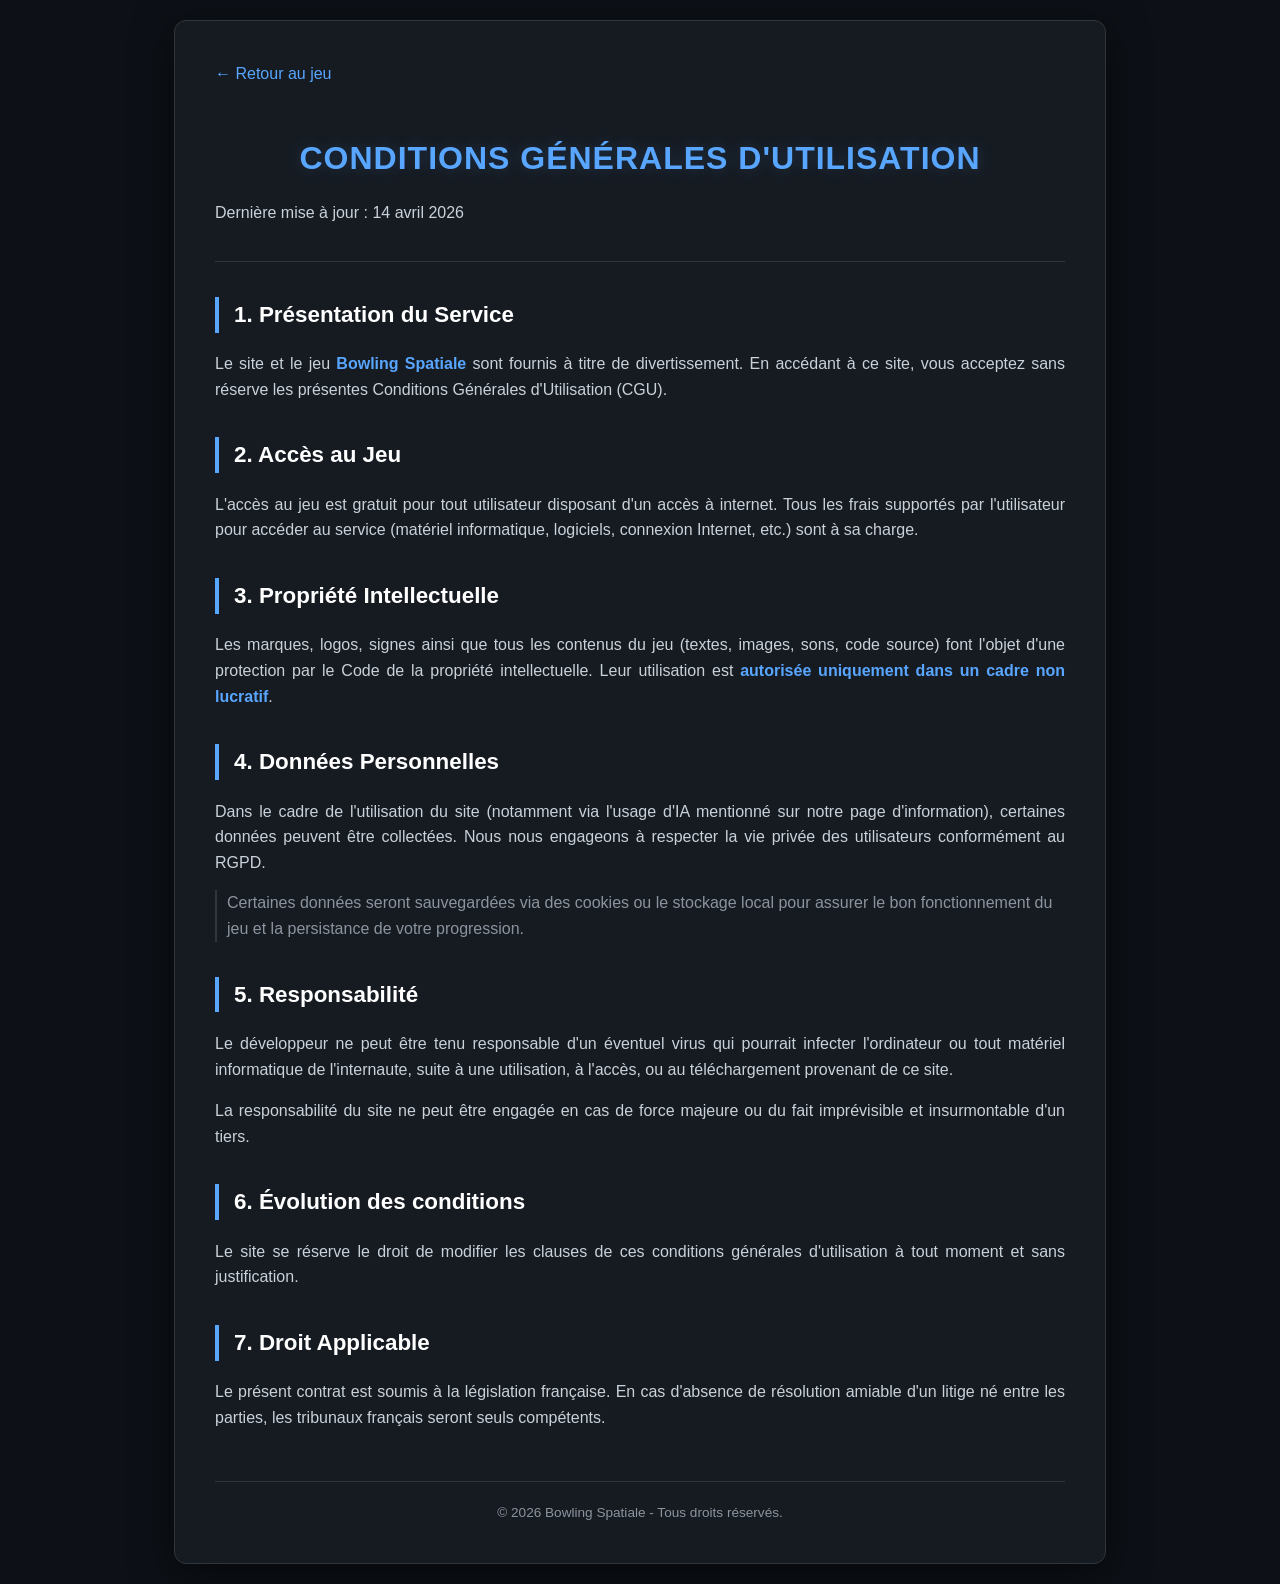
==== cgu.html @ d4ddf71e "Create cgu.html" ====
<!DOCTYPE html>
<html lang="fr">
<head>
    <meta charset="UTF-8">
    <meta name="viewport" content="width=device-width, initial-scale=1.0">
    <title>CGU - Bowling Spatiale</title>
    <style>
        :root {
            --bg-color: #0d1117; /* Teinte GitHub Dark plus profonde */
            --container-bg: #161b22;
            --accent-color: #58a6ff;
            --text-color: #c9d1d9;
            --heading-color: #ffffff;
            --border-color: #30363d;
            --glow: 0 0 15px rgba(88, 166, 255, 0.2);
        }

        body {
            font-family: -apple-system, BlinkMacSystemFont, "Segoe UI", Helvetica, Arial, sans-serif;
            background-color: var(--bg-color);
            color: var(--text-color);
            line-height: 1.6;
            margin: 0;
            padding: 20px;
            display: flex;
            justify-content: center;
        }

        .container {
            max-width: 850px;
            background: var(--container-bg);
            padding: 40px;
            border-radius: 12px;
            border: 1px solid var(--border-color);
            box-shadow: 0 10px 40px rgba(0,0,0,0.6);
        }

        header {
            text-align: center;
            border-bottom: 1px solid var(--border-color);
            margin-bottom: 30px;
            padding-bottom: 20px;
        }

        h1 { 
            color: var(--accent-color); 
            margin-bottom: 10px;
            text-transform: uppercase;
            letter-spacing: 1px;
            text-shadow: var(--glow);
        }

        h2 { 
            color: var(--heading-color); 
            border-left: 4px solid var(--accent-color); 
            padding-left: 15px; 
            margin-top: 35px;
            font-size: 1.4em;
        }
        
        p, li { margin-bottom: 15px; text-align: justify; }
        
        strong { color: var(--accent-color); }

        .footer {
            margin-top: 50px;
            padding-top: 20px;
            border-top: 1px solid var(--border-color);
            text-align: center;
            font-size: 0.85em;
            color: #8b949e;
        }

        .back-link {
            display: inline-block;
            margin-bottom: 25px;
            color: var(--accent-color);
            text-decoration: none;
            font-weight: 500;
            transition: color 0.3s;
        }

        .back-link:hover { color: #79c0ff; text-shadow: var(--glow); }

        em { color: #8b949e; font-style: normal; border-left: 2px solid #30363d; padding-left: 10px; display: block; margin-top: 10px; }
    </style>
</head>
<body>

<div class="container">
    <a href="index.html" class="back-link">← Retour au jeu</a>
    
    <header>
        <h1>Conditions Générales d'Utilisation</h1>
        <p>Dernière mise à jour : 14 avril 2026</p>
    </header>

    <section>
        <h2>1. Présentation du Service</h2>
        <p>Le site et le jeu <strong>Bowling Spatiale</strong> sont fournis à titre de divertissement. En accédant à ce site, vous acceptez sans réserve les présentes Conditions Générales d'Utilisation (CGU).</p>
    </section>

    <section>
        <h2>2. Accès au Jeu</h2>
        <p>L'accès au jeu est gratuit pour tout utilisateur disposant d'un accès à internet. Tous les frais supportés par l'utilisateur pour accéder au service (matériel informatique, logiciels, connexion Internet, etc.) sont à sa charge.</p>
    </section>

    <section>
        <h2>3. Propriété Intellectuelle</h2>
        <p>Les marques, logos, signes ainsi que tous les contenus du jeu (textes, images, sons, code source) font l'objet d'une protection par le Code de la propriété intellectuelle. Leur utilisation est <strong>autorisée uniquement dans un cadre non lucratif</strong>.</p>
    </section>

    <section>
        <h2>4. Données Personnelles</h2>
        <p>Dans le cadre de l'utilisation du site (notamment via l'usage d'IA mentionné sur notre page d'information), certaines données peuvent être collectées. Nous nous engageons à respecter la vie privée des utilisateurs conformément au RGPD.</p>
        <em>Certaines données seront sauvegardées via des cookies ou le stockage local pour assurer le bon fonctionnement du jeu et la persistance de votre progression.</em>
    </section>

    <section>
        <h2>5. Responsabilité</h2>
        <p>Le développeur ne peut être tenu responsable d'un éventuel virus qui pourrait infecter l'ordinateur ou tout matériel informatique de l'internaute, suite à une utilisation, à l'accès, ou au téléchargement provenant de ce site.</p>
        <p>La responsabilité du site ne peut être engagée en cas de force majeure ou du fait imprévisible et insurmontable d'un tiers.</p>
    </section>

    <section>
        <h2>6. Évolution des conditions</h2>
        <p>Le site se réserve le droit de modifier les clauses de ces conditions générales d'utilisation à tout moment et sans justification.</p>
    </section>

    <section>
        <h2>7. Droit Applicable</h2>
        <p>Le présent contrat est soumis à la législation française. En cas d'absence de résolution amiable d'un litige né entre les parties, les tribunaux français seront seuls compétents.</p>
    </section>

    <div class="footer">
        &copy; 2026 Bowling Spatiale - Tous droits réservés.
    </div>
</div>

</body>
</html>
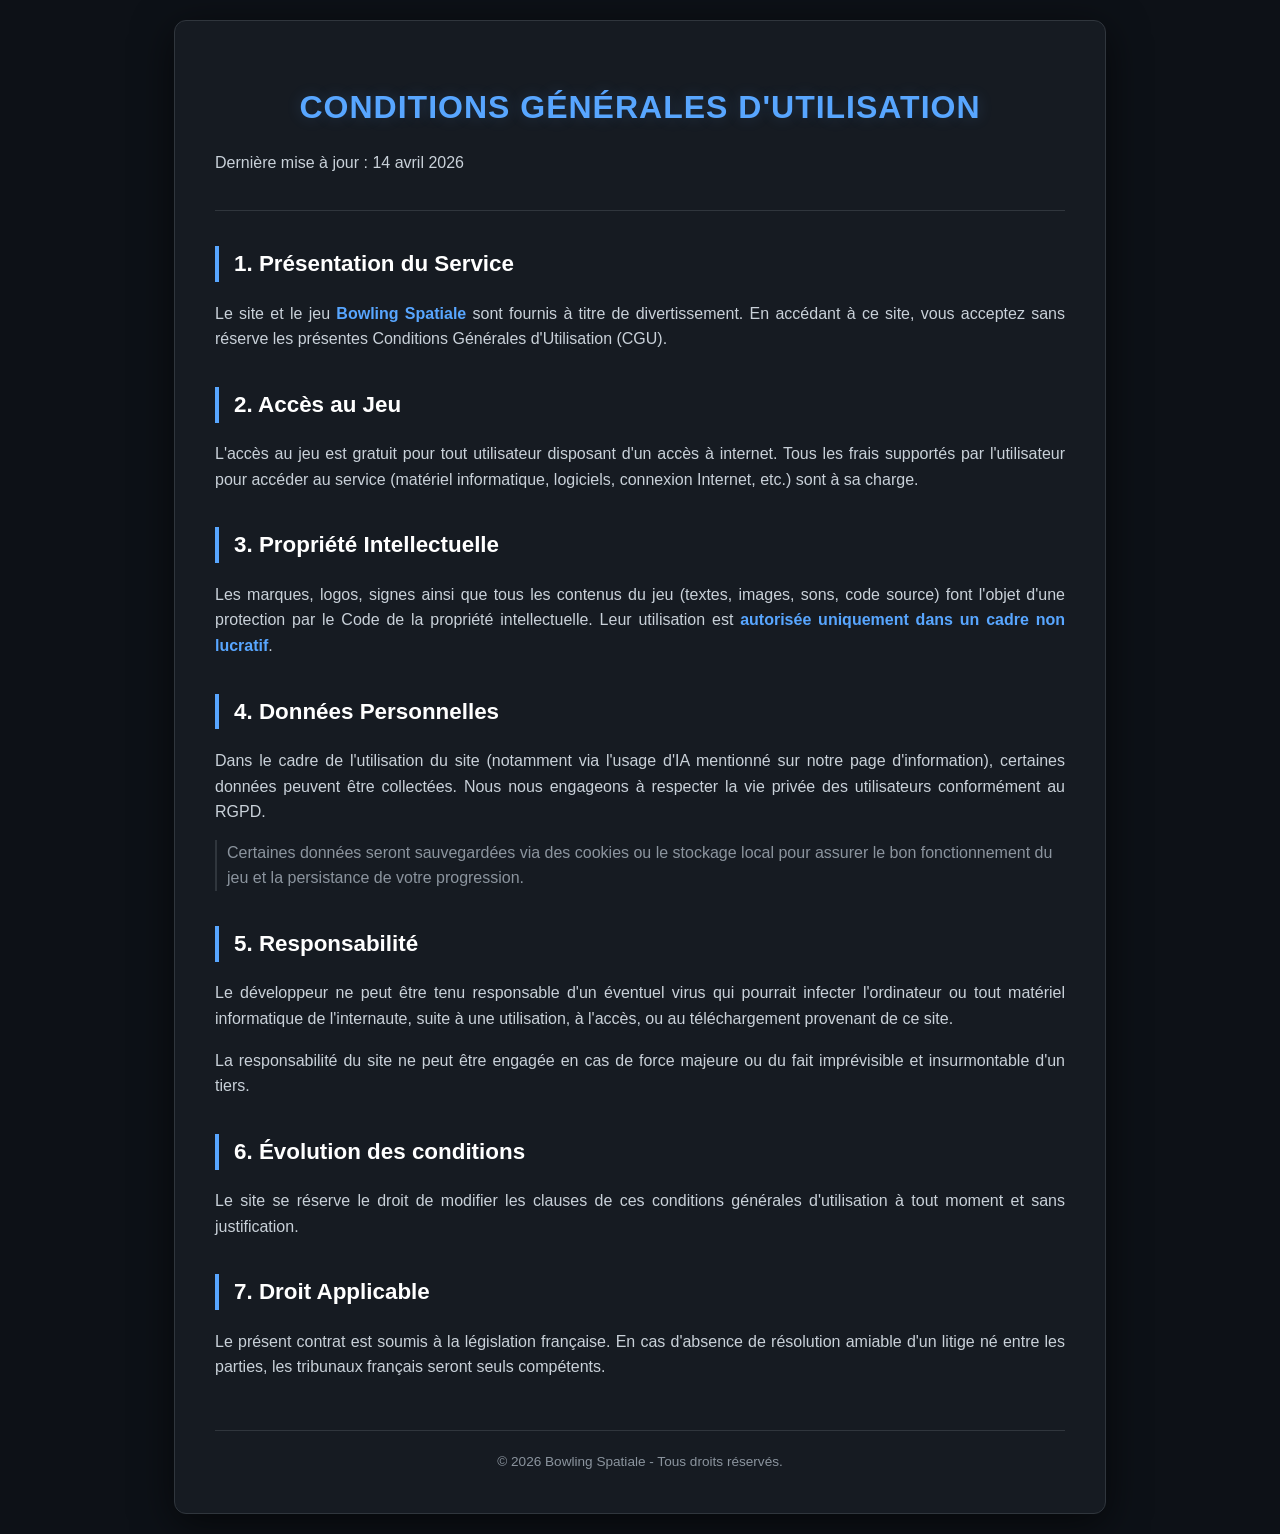
==== commit e3a791d0: "Update cgu.html" ====
--- a/cgu.html
+++ b/cgu.html
@@ -87,8 +87,7 @@
 </head>
 <body>
 
-<div class="container">
-    <a href="index.html" class="back-link">← Retour au jeu</a>
+<div class="container"> 
     
     <header>
         <h1>Conditions Générales d'Utilisation</h1>
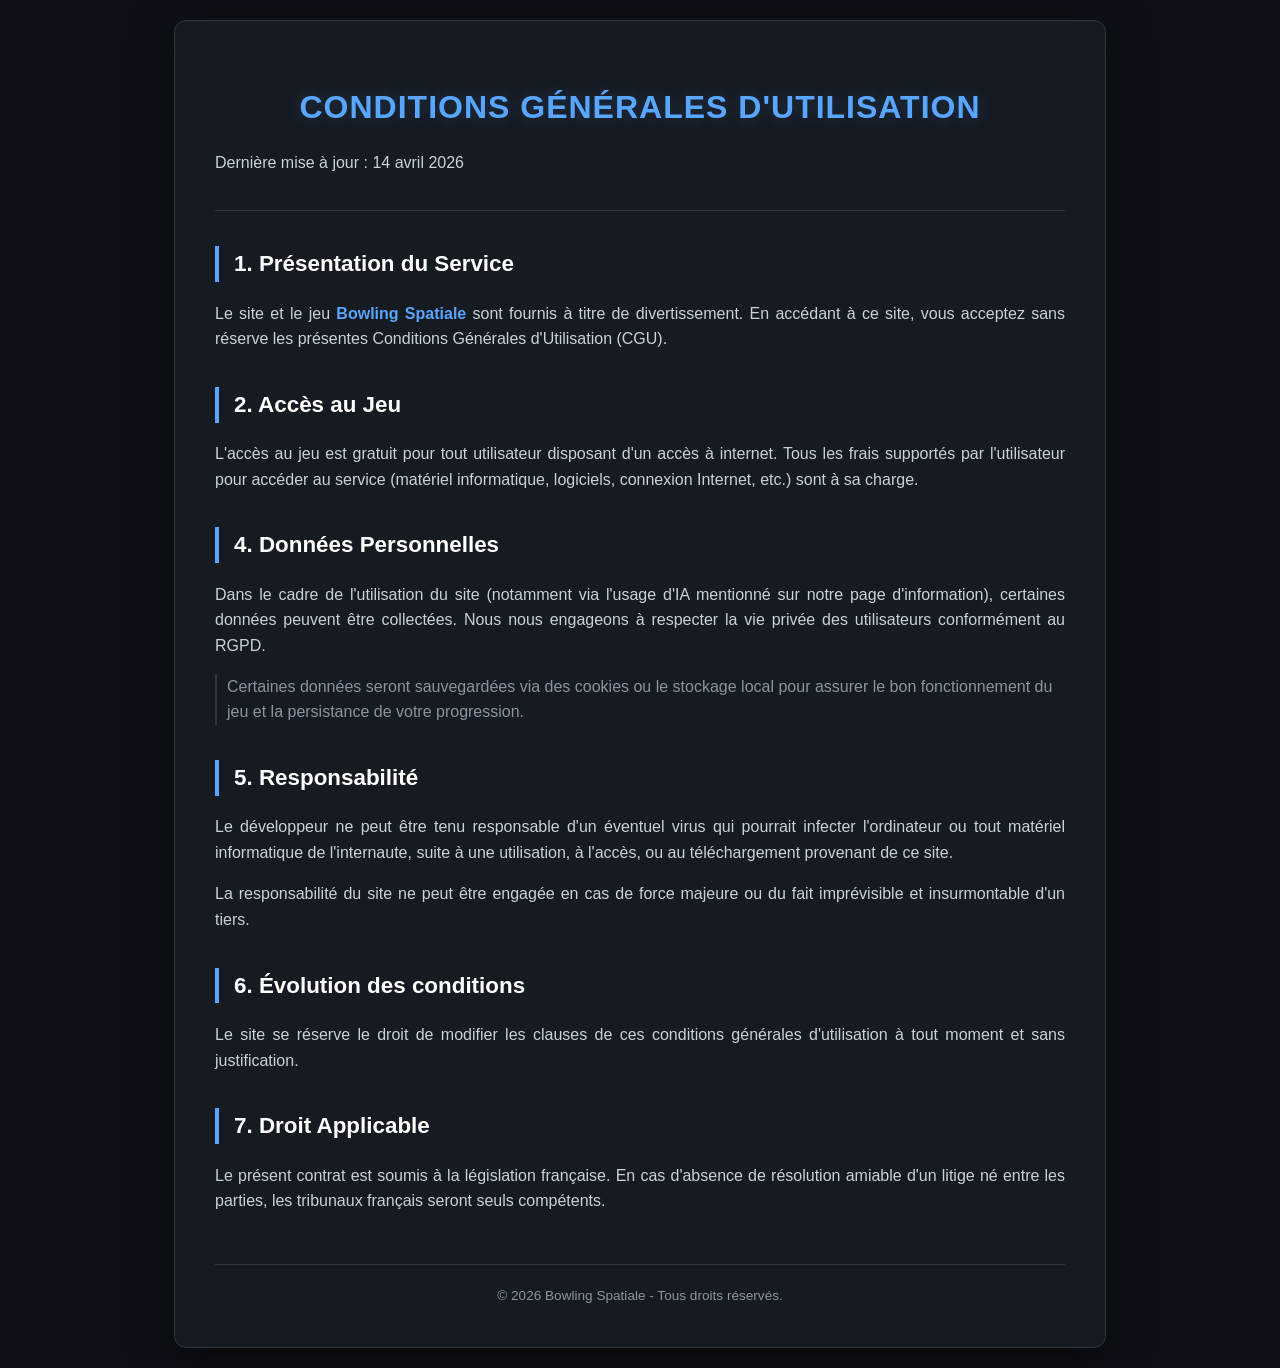
==== commit 7790c0de: "Update cgu.html" ====
--- a/cgu.html
+++ b/cgu.html
@@ -103,12 +103,7 @@
         <h2>2. Accès au Jeu</h2>
         <p>L'accès au jeu est gratuit pour tout utilisateur disposant d'un accès à internet. Tous les frais supportés par l'utilisateur pour accéder au service (matériel informatique, logiciels, connexion Internet, etc.) sont à sa charge.</p>
     </section>
-
-    <section>
-        <h2>3. Propriété Intellectuelle</h2>
-        <p>Les marques, logos, signes ainsi que tous les contenus du jeu (textes, images, sons, code source) font l'objet d'une protection par le Code de la propriété intellectuelle. Leur utilisation est <strong>autorisée uniquement dans un cadre non lucratif</strong>.</p>
-    </section>
-
+    
     <section>
         <h2>4. Données Personnelles</h2>
         <p>Dans le cadre de l'utilisation du site (notamment via l'usage d'IA mentionné sur notre page d'information), certaines données peuvent être collectées. Nous nous engageons à respecter la vie privée des utilisateurs conformément au RGPD.</p>
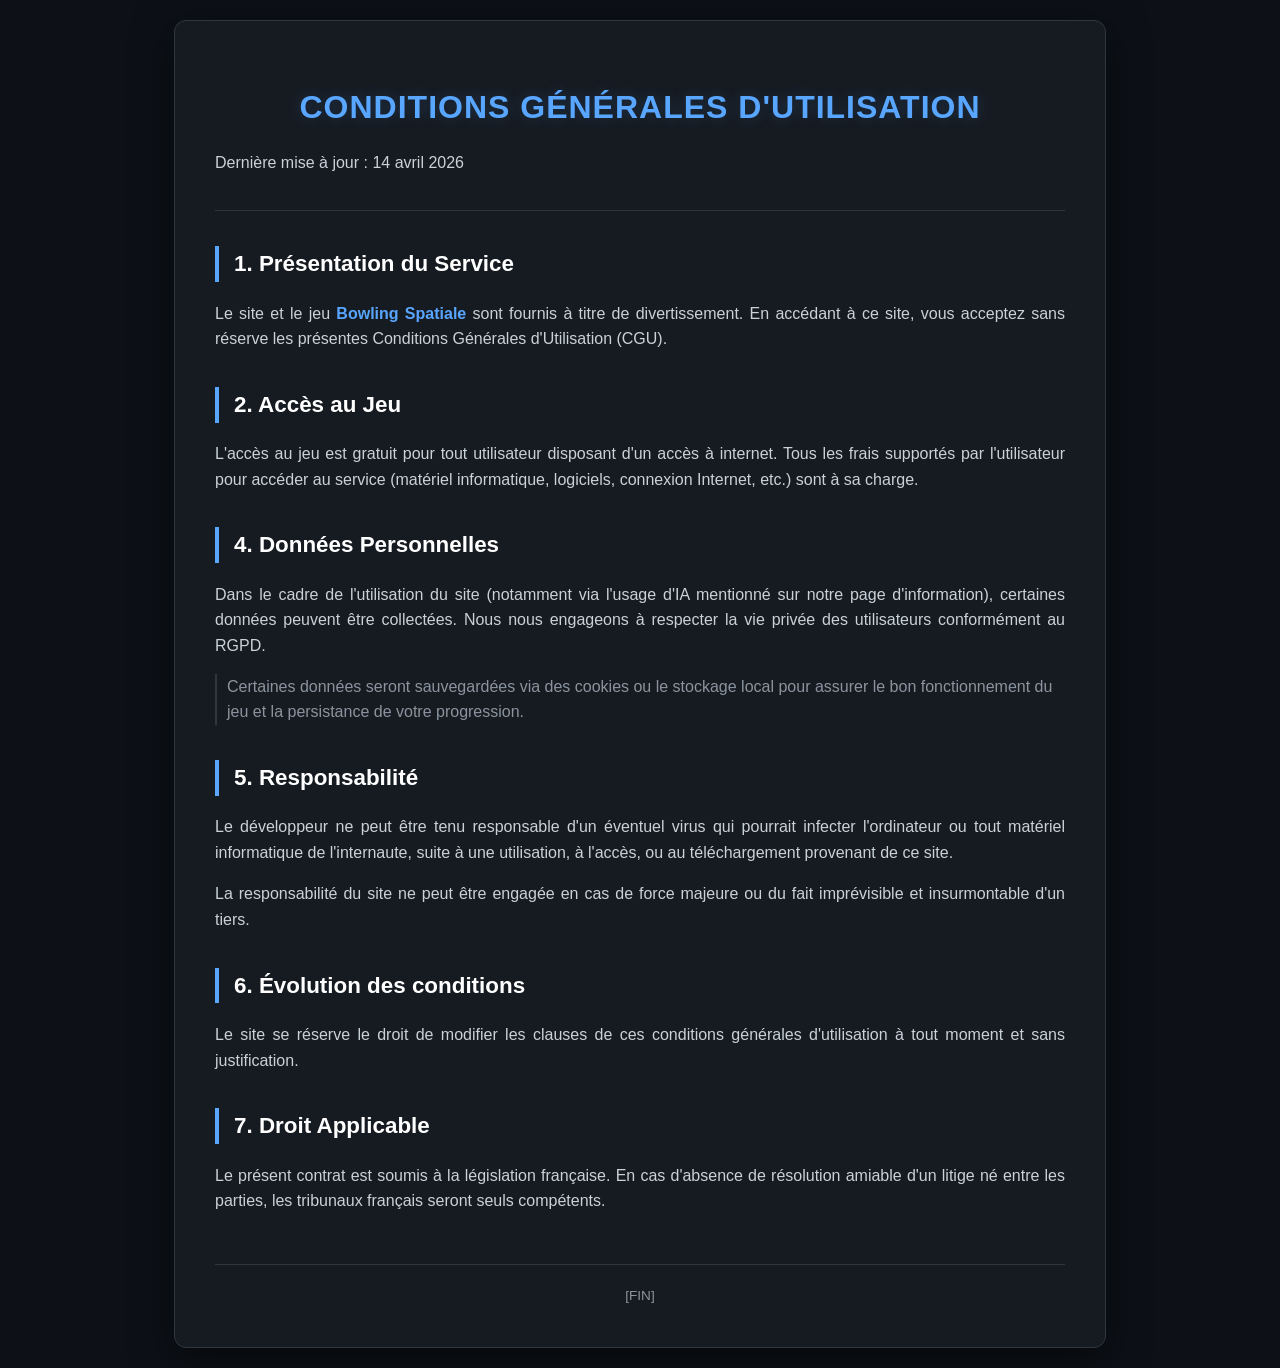
==== commit 370fc7c2: "Update cgu.html" ====
--- a/cgu.html
+++ b/cgu.html
@@ -127,7 +127,7 @@
     </section>
 
     <div class="footer">
-        &copy; 2026 Bowling Spatiale - Tous droits réservés.
+        [FIN]
     </div>
 </div>
 
